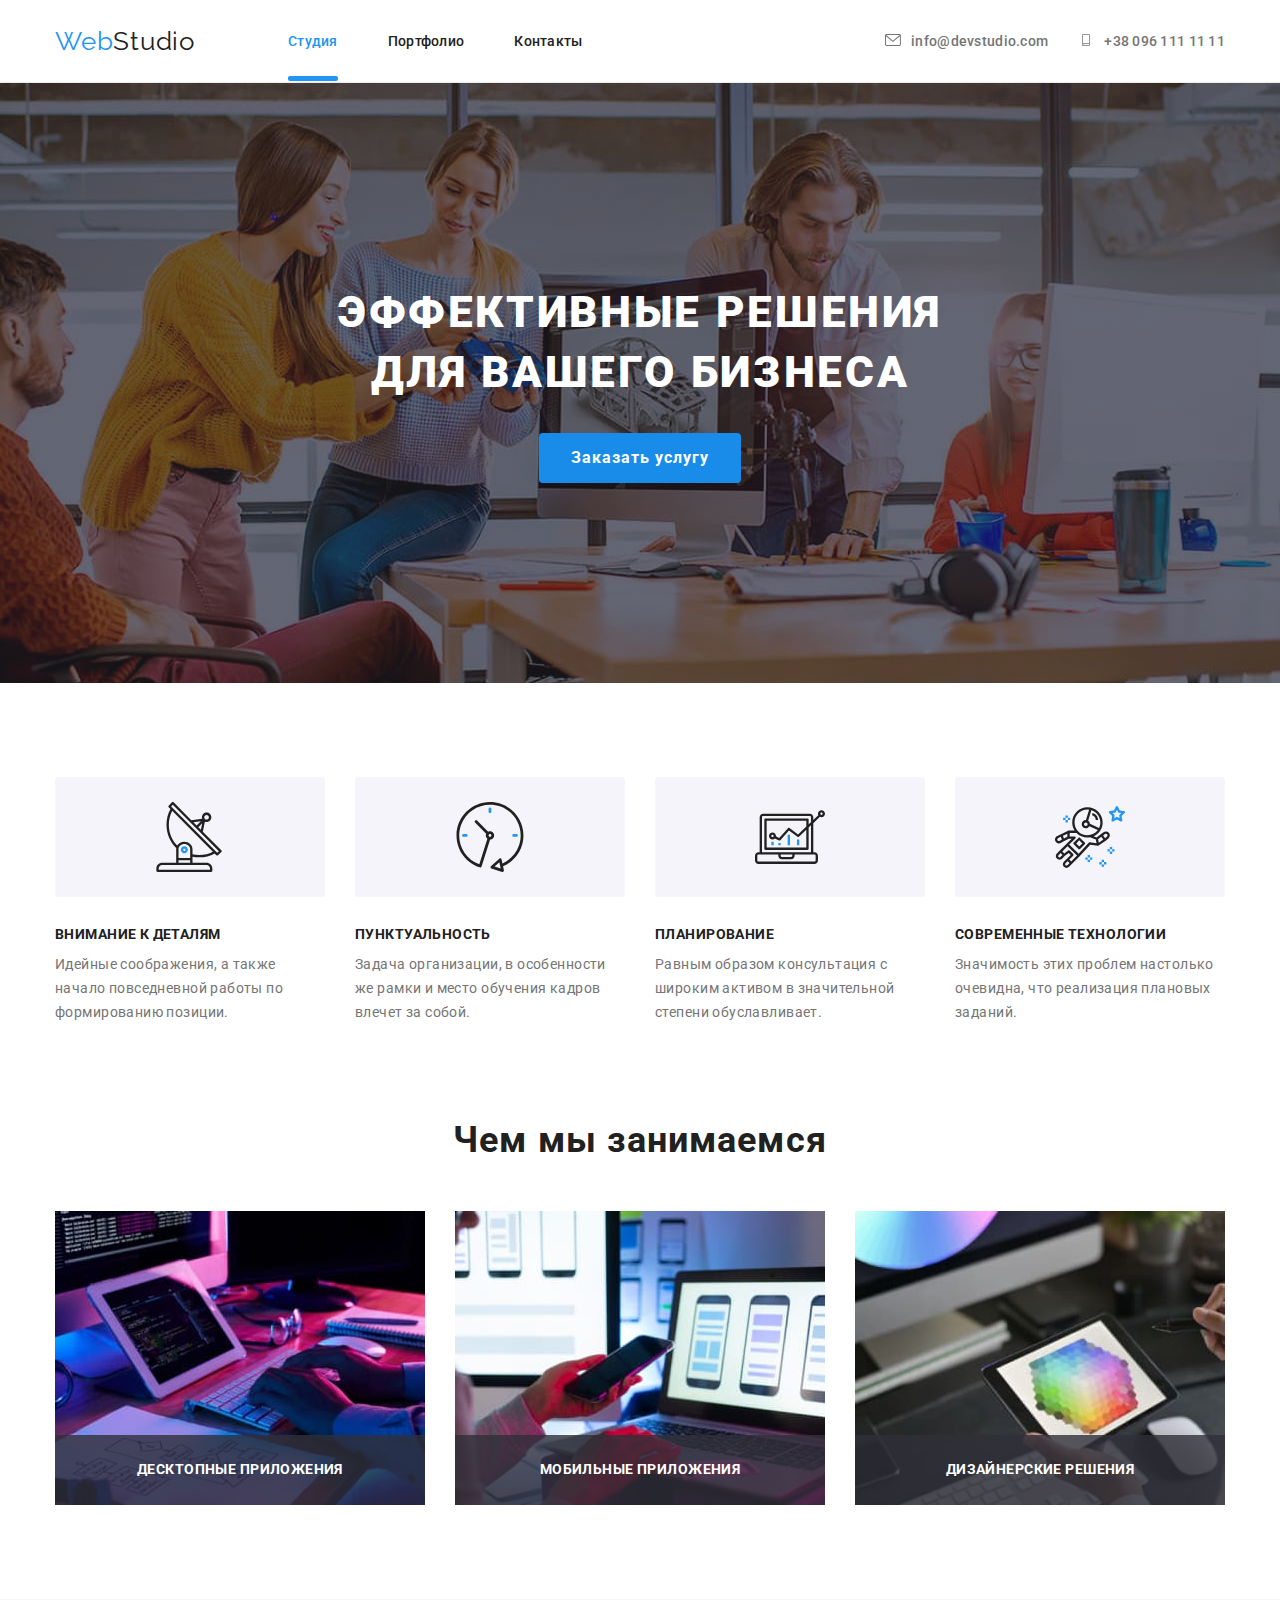
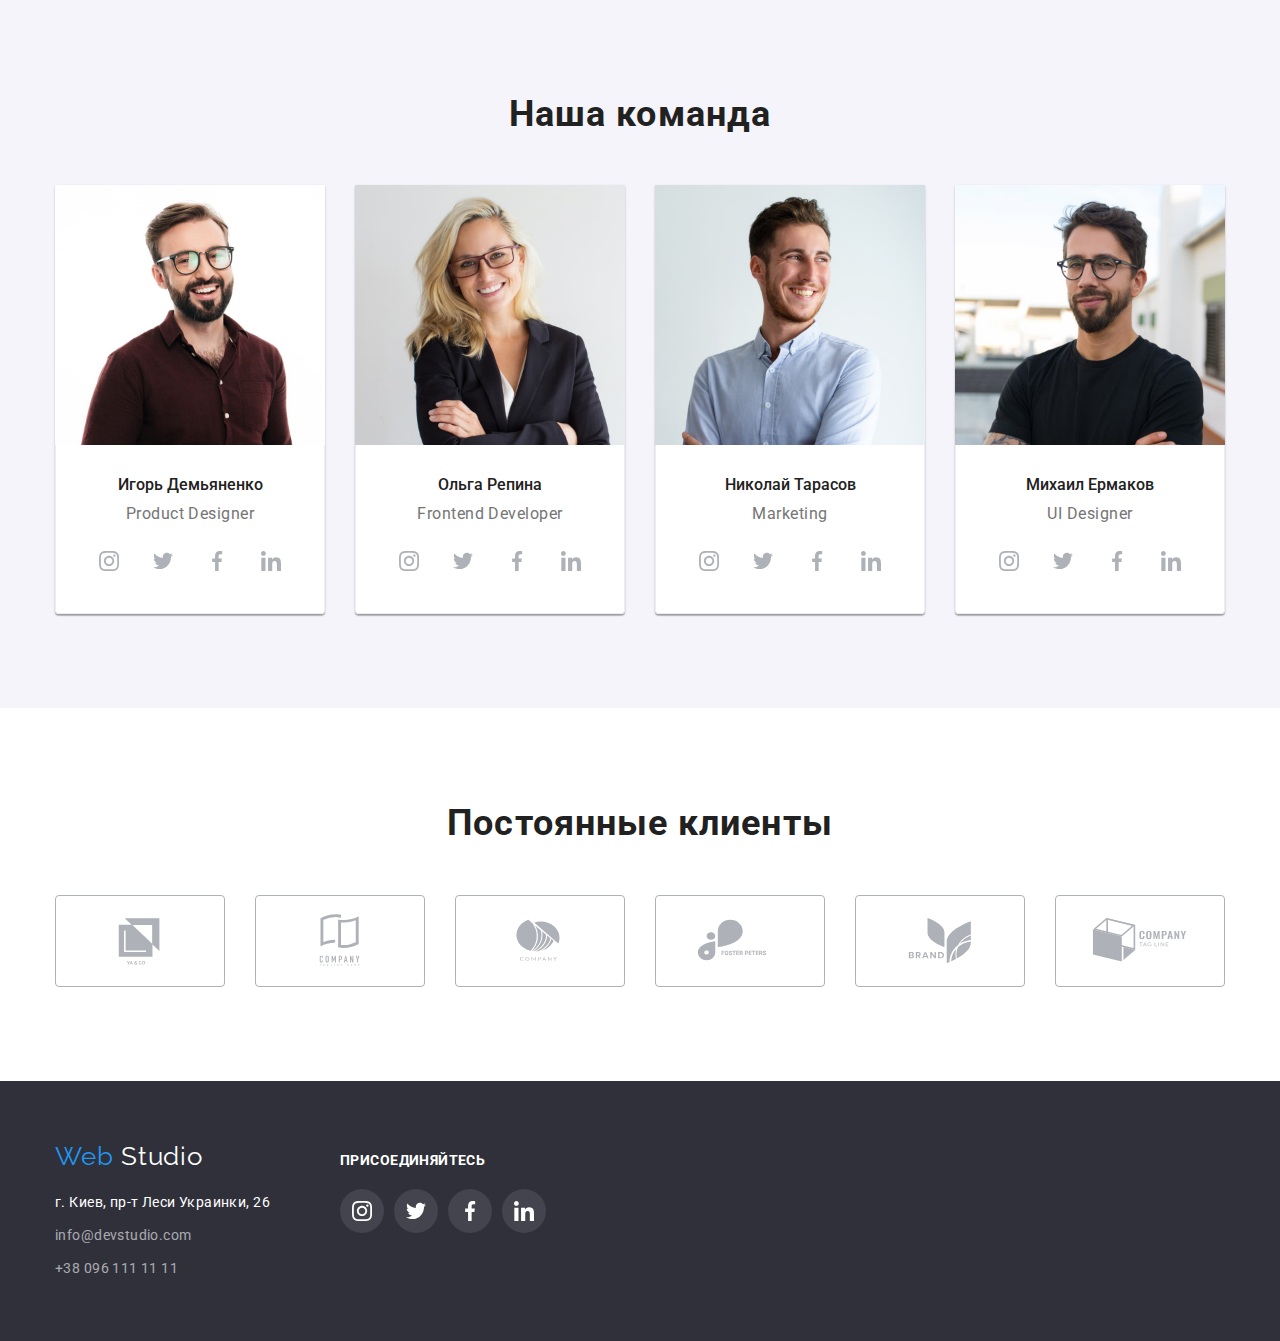
==== index.html @ a9777de6 "Добавляет данные репозитория" ====
<!DOCTYPE html>
<html lang="en">
<head>
    <meta charset="UTF-8">
    <meta http-equiv="X-UA-Compatible" content="IE=edge">
    <meta name="viewport" content="width=device-width, initial-scale=1.0">
    <title>homework-06</title>
    <link href="https://fonts.googleapis.com/css2?family=Raleway:wght@700&family=Roboto:wght@400;500;700;900&display=swap" rel="stylesheet">
    <link rel="stylesheet" href="https://cdnjs.cloudflare.com/ajax/libs/modern-normalize/1.1.0/modern-normalize.min.css">
    <link rel="stylesheet" href="css/main.css">
</head>
<body>
    <!-- шапка -->
    <header class="heder-line">
            <div class="container main-nav"> 
                <a href="./index.html" class="logo">Web<span class="logo-black">Studio</span></a> 
                <nav>             
                    <ul class="menu-nav list">
                        <li class="menu-select"><a href="./index.html" class="menu-link current">Студия</a></li>
                        <li class="menu-select"><a href="./portfolio.html" class="menu-link">Портфолио</a></li>
                        <li class="menu-select"><a href="" class="menu-link">Контакты</a></li>
                    </ul>
                </nav>
                <ul class="section-cont list">
                    <li class="contact-list">
                        <a class="cont-link" href="mailto:info@devstudio.com">
                            <svg class="cont-icon"><use href="./images/icon.svg#icon-envelope"></use></svg>info@devstudio.com</a>
                    </li>
                    <li class="contact-list">
                        <a class="cont-link" href="tel:+380961111111">
                            <svg class="cont-icon tel"><use href="./images/icon.svg#icon-smartphone"></use></svg>+38 096 111 11 11</a>
                    </li>
                </ul>
            </div>
    </header>
    <!-- главный контент -->
    <main>
        
        <!-- герой -->
            <section class="hero overlay">
                <div class="container ">
                <h1 class="hero-title">эффективные решения для вашего бизнеса</h1>
                <button type="button" class="button-hero pointer" data-modal-open>Заказать услугу</button>
                </div>
            </section>
        <!-- особенности -->
        <section class="features">
            <div class="container ">
                <h2 class="visually-hidden">особенности</h2>
                <div class="svg-section">
                    <div class="svg-bg">
                        <svg class="features-icon"><use href="./images/icon.svg#icon-antenna"></use></svg>
                    </div>
                    <div class="svg-bg">
                        <svg class="features-icon"><use href="./images/icon.svg#icon-clock"></use></svg>
                    </div>
                    <div class="svg-bg">
                        <svg class="features-icon"><use href="./images/icon.svg#icon-diagram"></use></svg>
                    </div>
                    <div class="svg-bg">
                        <svg class="features-icon"><use href="./images/icon.svg#icon-astronaut"></use></svg>
                    </div>
                </div>
                <div>
                    <ul class="feature list">                
                        <li class="list-item">
                            <h3 class="title">внимание к деталям</h3>
                            <p class="text">Идейные соображения, а также начало повседневной работы по формированию позиции.</p>
                        </li>
                        <li class="list-item">
                            <h3 class="title">пунктуальность</h3>
                            <p class="text">Задача организации, в особенности же рамки и место обучения кадров влечет за собой.</p>
                        </li>
                        <li class="list-item">
                            <h3 class="title">планирование</h3>
                            <p class="text">Равным образом консультация с широким активом в значительной степени обуславливает.</p>
                        </li>
                        <li class="list-item">
                            <h3 class="title">современные технологии</h3>
                            <p class="text">Значимость этих проблем настолько очевидна, что реализация плановых заданий.</p>
                        </li>
                    </ul> 
                </div>
            </div>    
        </section>
        <!-- виды деятельности -->
        <section class="work">
            <div class="container">
                <h2 class="work-title">Чем мы занимаемся</h2>
            <ul class="work-list list">
                <li class="example">
                    <a href=""><img src="./images/gadget/noteboock.jpg" alt="набор текста на клавиатуре" width="370"></a>
                    <div class="work-list-text">
                        <h3 class="work-list-comment">Десктопные приложения</h3>
                    </div>
                </li>
                <li class="example"><a href="">
                    <img src="././images/gadget/phone.jpg" alt="подключение телефона к ноутбуку" width="370"></a>
                    <div class="work-list-text">
                        <h3 class="work-list-comment">Мобильные приложения</h3>
                    </div>
                </li>
                <li class="example">
                    <a href=""><img src="./images/gadget/tablet.jpg" alt="работа с планшетом" width="370"></a>
                    <div class="work-list-text">
                        <h3 class="work-list-comment">Дизайнерские решения</h3>
                    </div>
                </li>
            </ul>
            </div>
        </section>
        <!-- наша команда -->
        <section class="team-section">
            <div class="team container">
                <h2 class="team-title">Наша команда</h2>
            <ul class="team-list list">
                <li class="item-card">
                    <img class="img-site" src="./images/team/igor.jpg" alt="фото игорь" width="270" height="260" >
                    <div class="team-member">
                        <h3 class="team-card">Игорь Демьяненко</h3>
                        <p class="team-position" lang="en">Product Designer</p>
                        <ul class="social-list list">
                            <li class="social-link"><a class="social-team" href="">
                                <svg class="social-icon">
                                    <use href="./images/icon.svg#icon-instagram"></use>
                                </svg>
                            </a></li>
                            <li class="social-link"><a class="social-team" href="">
                                <svg class="social-icon">
                                    <use href="./images/icon.svg#icon-twitter"></use>
                                </svg>
                            </a></li>
                            <li class="social-link"><a class="social-team" href="">
                                <svg class="social-icon">
                                    <use href="./images/icon.svg#icon-facebook"></use>
                                </svg>
                            </a></li>
                            <li class="social-link"><a class="social-team" href="">
                                <svg class="social-icon">
                                    <use href="./images/icon.svg#icon-linkedin"></use>
                                </svg>
                            </a></li>
                        </ul>
                    </div>                   
                </li>
                <li class="item-card">
                    <img class="img-site" src="./images/team/olga.jpg" alt="фото ольга" width="270" height="260" >
                    <div class="team-member">
                        <h3 class="team-card">Ольга Репина</h3>
                        <p class="team-position" lang="en">Frontend Developer</p>
                        <ul class="social-list list">
                            <li class="social-link"><a class="social-team" href="">
                                <svg class="social-icon">
                                    <use href="./images/icon.svg#icon-instagram"></use>
                                </svg>
                            </a></li>
                            <li class="social-link"><a class="social-team" href="">
                                <svg class="social-icon">
                                    <use href="./images/icon.svg#icon-twitter"></use>
                                </svg>
                            </a></li>
                            <li class="social-link"><a class="social-team" href="">
                                <svg class="social-icon">
                                    <use href="./images/icon.svg#icon-facebook"></use>
                                </svg>
                            </a></li>
                            <li class="social-link"><a class="social-team" href="">
                                <svg class="social-icon">
                                    <use href="./images/icon.svg#icon-linkedin"></use>
                                </svg>
                            </a></li>
                        </ul>
                    </div>                   
                </li>
                <li class="item-card">
                    <img class="img-site" src="./images/team/nikolaj.jpg" alt="фото николай" width="270" height="260">
                    <div class="team-member">
                        <h3 class="team-card">Николай Тарасов</h3>
                        <p class="team-position" lang="en">Marketing</p>
                        <ul class="social-list list">
                            <li class="social-link"><a class="social-team" href="">
                                <svg class="social-icon">
                                    <use href="./images/icon.svg#icon-instagram"></use>
                                </svg>
                            </a></li>
                            <li class="social-link"><a class="social-team" href="">
                                <svg class="social-icon">
                                    <use href="./images/icon.svg#icon-twitter"></use>
                                </svg>
                            </a></li>
                            <li class="social-link"><a class="social-team" href="">
                                <svg class="social-icon">
                                    <use href="./images/icon.svg#icon-facebook"></use>
                                </svg>
                            </a></li>
                            <li class="social-link"><a class="social-team" href="">
                                <svg class="social-icon">
                                    <use href="./images/icon.svg#icon-linkedin"></use>
                                </svg>
                            </a></li>
                        </ul>
                    </div>
                </li>
                <li class="item-card">
                    <img class="img-site" src="./images/team/michail.jpg" alt="фото михаил" width="270" height="260">
                    <div class="team-member">
                        <h3 class="team-card">Михаил Ермаков</h3>
                        <p class="team-position" lang="en">UI Designer</p>
                        <ul class="social-list list">
                            <li class="social-link"><a class="social-team" href="">
                                <svg class="social-icon">
                                    <use href="./images/icon.svg#icon-instagram"></use>
                                </svg>
                            </a></li>
                            <li class="social-link"><a class="social-team" href="">
                                <svg class="social-icon">
                                    <use href="./images/icon.svg#icon-twitter"></use>
                                </svg>
                            </a></li>
                            <li class="social-link"><a class="social-team" href="">
                                <svg class="social-icon">
                                    <use href="./images/icon.svg#icon-facebook"></use>
                                </svg>
                            </a></li>
                            <li class="social-link"><a class="social-team" href="">
                                <svg class="social-icon">
                                    <use href="./images/icon.svg#icon-linkedin"></use>
                                </svg>
                            </a></li>
                        </ul>
                    </div>
                </li>
            </ul>
            </div>
        </section>
        <!-- постоянные клиенты -->
        <section class="clients-section">
            <div class="container">
                <h2 class="clients-title">Постоянные клиенты</h2>
                    <ul class="clients list">
                        <li class="logo-list">
                            <a class="logo-link" href="">                        
                                <svg class="logo-icon">
                                    <use href="./images/icon.svg#icon-logo1"></use>
                                </svg>
                            </a>                    
                        </li>
                        <li class="logo-list">
                            <a class="logo-link" href="">
                                <svg class="logo-icon">
                                    <use href="./images/icon.svg#icon-logo2"></use>
                                </svg>
                            </a>
                        </li>
                        <li class="logo-list">
                            <a class="logo-link" href="">
                                <svg class="logo-icon">
                                    <use href="./images/icon.svg#icon-logo3"></use>
                                </svg>
                            </a>
                        </li>
                        <li class="logo-list">
                            <a class="logo-link" href="">
                                <svg class="logo-icon">
                                    <use href="./images/icon.svg#icon-logo4"></use>
                                </svg>
                            </a>
                        </li>
                        <li class="logo-list">
                            <a class="logo-link" href="">
                                <svg class="logo-icon">
                                    <use href="./images/icon.svg#icon-logo5"></use>
                                </svg>
                            </a>
                        </li>
                        <li class="logo-list">
                            <a class="logo-link" href="">
                                <svg class="logo-icon">
                                    <use href="./images/icon.svg#icon-logo6"></use>
                                </svg>
                            </a>
                        </li>
                    </ul>
            </div>

        </section>
    </main >
    <!-- подвал -->
    <footer class="footer-section">
        <div class="container footer">
            <div>
                <a href="./index.html" class="logo">Web <span class="logo-white">Studio</span></a>      
                <address class="adres-section">   
                            <p class="adres-place">г. Киев, пр-т Леси Украинки, 26</p>       
                            <a href="mailto:info@devstudio.com" class="footer-link">info@devstudio.com</a>
                            <a href="tel:+380961111111" class="footer-link ">+38 096 111 11 11</a>                                                     
                </address>
            </div>
        <!-- Присоединяйтесь -->
            <div class="social-connect">
                <h3 class="social-title-footer">присоединяйтесь</h3>
                <ul class="social-footer list">
                    <li class="social-link"><a class="social-team-footer" href="">
                        <svg class="social-icon-footer">
                            <use href="./images/icon.svg#icon-instagram"></use>
                        </svg>
                    </a></li>
                    <li class="social-link"><a class="social-team-footer" href="">
                        <svg class="social-icon">
                            <use href="./images/icon.svg#icon-twitter"></use>
                        </svg>
                    </a></li>
                    <li class="social-link"><a class="social-team-footer" href="">
                        <svg class="social-icon">
                            <use href="./images/icon.svg#icon-facebook"></use>
                        </svg>
                    </a></li>
                    <li class="social-link"><a class="social-team-footer" href="">
                        <svg class="social-icon">
                            <use href="./images/icon.svg#icon-linkedin"></use>
                        </svg>
                    </a></li>
                </ul>
            </div>
        </div>
    </footer>
    <!-- модальное окно -->
        <div class="backdrop is-hidden" data-modal>
            <div class="modal">
                <button class="btn-close"  data-modal-close>
                    <svg class="close-svg">
                        <use href="./images/icon.svg#icon-close-black-1"></use>
                    </svg>
                </button>
            </div>
        </div>
        <script src="./js/modal.js"></script>
    </body>
</html>
---- css/main.css ----
html{box-sizing: border-box;}

*,
*::before,
*::after {
    box-sizing:inherit;
}
:root{
    --title-text-color: #212121;
    --text-color:#757575;
    --akcent-color: #2196F3;
    --akcen-color-button:#188CE8;
    --primeri-white-color:#FFFFFF;
    --primeri-color-logo:#AFB1B8;

    --card-set-gap:30px;

}

body{
    background-color: var(--primeri-white-color);
    color: var(--text-color);
    font-family: Roboto, sans-serif;
}
h1,h2,h3,p,li,ul{
    margin-top: 0;
    margin-bottom: 0;
}

.list{
    list-style: none;
    padding: 0;
    margin: 0;
    
}
a {
    color: inherit;
    text-decoration: none;
} 
img{
    display: block;
    width: 100%;
    height: auto;
}
.visually-hidden {
    position: absolute;
    white-space: nowrap;
    width: 1px;
    height: 1px;
    overflow: hidden;
    border: 0;
    padding: 0;
    clip: rect(0, 0, 0, 0);
    clip-path: inset(50%);
    margin: -1px;
}
.container{
    width: 1200px;
    margin-left: auto;
    margin-right:auto;
    padding-left: 15px;
    padding-right: 15px;  
    /* outline: 2px solid red;   */

}
/* site logo */
.logo{
    color:var(--akcent-color);
    font-family: Raleway,sans-serif;
    font-size: 26px;
    line-height: 1.19;
    letter-spacing: 0.03em;
    
}
.logo-black{
    color: var(--title-text-color) ;
}
.logo-white{ 
    color:var(--primeri-white-color);
}
.heder-line{
    border-bottom: 1px solid #ECECEC;
}

/* site nav */
.main-nav{
    display: flex;
    align-items: center;
    
}
.menu-nav{
display: flex;
margin-left: 93px;
}
.menu-nav .menu-select:not(:last-child){
margin-right: 50px;
}

.menu-link{
    position: relative;
    padding-top: 32px;
    padding-bottom: 32px;
    color: var(--title-text-color);
    font-weight: 500;
    font-size: 14px;
    line-height: 1.14 ;
    letter-spacing: 0.02em;
    transition: color 250ms  cubic-bezier(0.4, 0, 0.2, 1);


}
.menu-link.current::after{
    position: absolute;
    bottom: 0;
    content: '';
    display: block; 
    width: 100%;
    height: 5px;
    border-radius: 2px;
    background-color:var(--akcent-color);
    

}

.menu-link:hover,
.menu-link:focus{
    color: var(--akcent-color);
    

}
.menu-nav .menu-link.current{
    color: var(--akcent-color);
}


/* contact section */
.section-cont{
    display:flex;
    align-items: center;
    margin-left: auto;
    padding-top: 32px;
    padding-bottom: 32px;
}
.contact-list +.contact-list{
    margin-left: 30px;
    
}

.cont-link{
    color: var(--primer-text-color);
    font-weight: 500;
    font-size: 14px;
    line-height: 1.14;
    letter-spacing: 0.02em;
    align-items: center;
    transition: color 250ms linear;
    
}
.cont-icon{
    margin-right: 10px;
    width: 16px;
    height: 12px;
    fill: currentColor;
    
    
}
.cont-icon-tel{
    margin-right: 10px;
    width: 10px;
    height: 16px;
    fill: currentColor;

}
.cont-link:hover,
.cont-link:focus{
    color:var(--akcent-color);
    
    
}


/* adres-section */
.footer{
    display: flex;

}
.adres-section{
    
    margin-top: 20px;
    color: #FFFFFF;
    font-style: normal;
    font-weight: 400;
    font-size: 14px;
    line-height: 1.71;   
    letter-spacing: 0.03em;
}
.adres-section .footer-link{
    margin-top: 9px;
    color: rgba(255, 255, 255, 0.6);   
    display: block;
    transition: color 250ms linear;
    
}
.footer-link:hover,
.footer-link:focus{
    color:var(--akcent-color);
}

.footer-section{
    padding-top: 60px;
    padding-bottom: 60px;
    margin-left: auto;
    margin-right: auto;
    background-color: #2F303A;
    
}








/* HERO */
.hero{
    display: flex;
    text-align:center;
    padding-top: 200px;
    padding-bottom: 200px;
}
.hero .hero-title{
    width: 696px;
    margin-left: auto;
    margin-right: auto;
    margin-bottom: 30px;
    color:var(--primeri-white-color);
    font-weight: 900;
    font-size: 44px;
    font-style: normal;
    line-height: 1.36;
    letter-spacing: 0.06em;
    text-transform: uppercase;

}
.overlay{
    height: 600px;
    background-size: 1600px;
    background-image: linear-gradient(   
        rgba(47, 48, 58, 0.4),
        rgba(47, 48, 58, 0.4)),
    url(../images/hero/hero.jpg);
    background-repeat: no-repeat;
    background-position: center;
    
    
}
/* hero-button*/
.button-hero{
    display: inline-block;
    min-width: 200px;
    padding: 10px 32px;
    text-align: center;
    border-radius: 4px;
    border-style: none;
    background-color: var(--akcen-color-button);
    color: var(--primeri-white-color);
    font-weight: 700;
    font-size: 16px;
    line-height: 1.88;
    letter-spacing: 0.06em;
    font-family: inherit;
    cursor: pointer;
    transition: background-color 250ms linear;

}
.button-hero:hover{
    background-color: #0f5996;

}

/* SECTION-FEATURES*/
.features{
    padding-top: 94px;
    padding-bottom: 94px;

}
.feature{
    display: flex;

}
.list-item{
    width: 270px;
}
.svg-section{
    display: flex;
    width: 1200px;
}
.svg-bg{
    display: flex;
    align-items: center;
    justify-content: center;
    margin-bottom: 30px;
    width: 270px;
    height: 120px;
    border-radius: 4px;
    background-color: #F5F4FA;
}
.svg-bg+.svg-bg{
    margin-left: 30px;
}
.features-icon{
    width: 70px;
    height: 70px;
}
.features .list-item +.list-item{
    margin-left: 30px;
}
.features .title{
    margin-left: auto;
    margin-right: auto;

    color:var(--title-text-color);
    text-transform: uppercase;
    font-weight: 700;
    font-size: 14px;
    line-height: 1.14;
    letter-spacing: 0.03em;
    margin-bottom: 10px;
    
}
.features .text{
    font-size: 14px;
    font-weight: 400;
    line-height: 1.71;
    letter-spacing: 0.03em;
    
    
}



/* WORK-SECTION */
.work-list{
    display:flex;
}
.work{
    padding-bottom: 94px;
}
.work-title{
    color:var(--title-text-color);
    text-align: center;
    font-size: 36px;
    line-height: 1.17;
    font-weight: 700;
    letter-spacing: 0.03em;
    margin-bottom: 50px;
}
.work-list .example +.example{
    margin-left: 30px;
}


.example{
    position: relative;
}
.work-list-comment{
    
    
    font-weight: 700;
    font-size: 14px;
    line-height: 1.14;
    text-align: center;
    letter-spacing: 0.03em;
    text-transform: uppercase;
    color: #FFFFFF;
    padding: 27px 82px; 

}

.work-list-text{
    position: absolute;
    bottom: 0;  
    background-color: rgba(47, 48, 58, 0.8);
    width: 370px;
   
    
}






/* TEAM-SECTION */

.team-section{
    display: flex;
    background-color: #F5F4FA;
    padding-bottom: 94px;
    border-width: 1600px;
}
.team-list{
    display: flex;
    text-align: center;

}
.team-list .item-card +.item-card{
    margin-left: 30px;
}
.team .team-title{
    color:var(--title-text-color);
    font-size: 36px;
    line-height: 1.17;
    font-weight: 700;
    letter-spacing: 0.03em;
    padding-top: 94px;
    padding-bottom: 50px;
    text-align: center;
}
.team .team-card{
    color: var(--title-text-color);
    font-size: 16px;
    font-weight: 500;
    line-height:1.19 ;
}
.team-position{
    padding-top: 10px;
    font-size: 16px;
    font-weight: 400;
    line-height: 1.19;
    letter-spacing: 0.03em;

}
.team-member{
    padding-top: 30px;
    padding-bottom: 30px;
    text-align: center;
    border-radius:0px 0px 4px 4px;
    background-color: #fff;
    border-bottom: 1px solid #EEEEEE;
    border-left: 1px solid #EEEEEE;
    border-right: 1px solid #EEEEEE;
}
.item-card{
    box-shadow: 0px 1px 3px rgba(0,0, 0, 0.12), 0px 1px 1px rgba(0, 0, 0, 0.14), 0px 2px 1px rgba(0, 0, 0, 0.2);
    border-radius: 0px 0px 4px 4px;

}


/* CLIENTS */
.clients-section{
    padding-top: 94px;
    padding-bottom: 94px;
}
.clients-title{
    font-weight: 700;
    font-size: 36px;
    line-height: 1.17;
    letter-spacing: 0.03em;
    margin-bottom: 50px;
    text-align: center;
    color:#212121;
}
.clients{
    display: flex;
    align-items: center;
    justify-content: center;
}
.logo-link{
    display: flex;
    align-items: center;
    justify-content: center;
    width: 170px;
    height: 92px;
    fill:var(--primeri-color-logo) ;
    border: 1px solid var(--primeri-color-logo);
    border-radius: 4px;
    transition: background-color 250ms cubic-bezier(0.4, 0, 0.2, 1), fill 250ms cubic-bezier(0.4, 0, 0.2, 1);
}

.logo-icon{
    width: 106px;
    height: 60px;
    color: currentColor;
}
.logo-list+.logo-list{
    margin-left: 30px;
}
.logo-link:hover,
.logo-link:focus{
    border:1px solid var(--akcent-color);
    fill: var(--akcent-color);
}


/*  SOCIAL-LINK-FOOTER */
.social-connect{
    padding-top: 12px;
    margin-left: 70px;
}
.social-title-footer{
    font-weight: 700;
    letter-spacing: 0.03em;
    font-size: 14px;
    line-height:1.14 ;
    text-transform: uppercase;
    color: var(--primeri-white-color);

}

.social-team-footer{
    display: flex;
    align-items: center;
    justify-content: center;
    width: 44px;
    height: 44px;
    color:  var(--primeri-white-color);
    background-color: #43444D;
    border-radius: 50%;
    transition: background-color 250ms cubic-bezier(0.4, 0, 0.2, 1), fill 250ms cubic-bezier(0.4, 0, 0.2, 1);
}


.social-icon-footer{
    width: 20px;
    height: 20px;
    fill: currentColor;
}
.social-team-footer:hover,
.social-team-footer:focus{
    background-color: var(--akcent-color);

}
.social-footer{
    margin-top: 20px;
    display: flex;
    justify-content: center;

}
.social-link-footer +.social-link-footer{
    margin-left: 10px;
}




/* SOCIAL-LINK */
.social-team{
    display: flex;
    align-items: center;
    justify-content: center;
    width: 44px;
    height: 44px;
    color:  #AFB1B8;
    border-radius: 50%;
    transition: background-color 250ms cubic-bezier(0.4, 0, 0.2, 1), fill 250ms cubic-bezier(0.4, 0, 0.2, 1);

}
.social-icon{
    width: 20px;
    height: 20px;
    fill: currentColor;

}
.social-team:focus,
.social-team:hover{
    background-color: var(--akcent-color);
    color: var(--primeri-white-color);

}
.social-link +.social-link{
    margin-left: 10px;
}
.social-list{
    display: flex;
    justify-content: center;
    margin-top: 16px;
}


/* FILTR */
.filtr-project{
    display: flex;
    flex-wrap: wrap;

}
.filtr-content{
    padding-top: 94px;
    padding-bottom: 94px;

}


/* button-filter */
.btn-filtr{
    display: flex;
    justify-content: center;
    margin-bottom: 50px;
}

.btn-filtr .btn-item + .btn-item{
    margin-left: 8px;
}
.button-filtr{
    background-color:#F5F4FA;
    color: var(--title-text-color);
    font-weight: 500;
    font-size: 16px;
    line-height: 1.63;
    letter-spacing: 0.03em;
    font-family: inherit;
    display: inline-block;
    border-radius: 4px;
    border-style: none;
    padding: 6px 22px;
    cursor: pointer;
    transition: background-color 250ms cubic-bezier(0.4, 0, 0.2, 1), color 250ms cubic-bezier(0.4, 0, 0.2, 1);

}
.button-filtr:hover, 
.button-filtr:focus{
    background-color:var(--akcent-color);
    color: #FFFFFF;
    box-shadow:0px 2px rgba(0, 0, 0, 0.12), 0px 1px rgba(0, 0, 0, 0.08),0px 3px rgba(0, 0, 0, 0.1);
}


 /* FILTR-CARD */

.card-set{
    
    display: flex;
    flex-wrap: wrap;
    margin-left:calc(-1* var(--card-set-gap));
    margin-top: calc(-1* var(--card-set-gap));
   

}

.card-set>.item{
    flex-basis: calc(100% / 3 -  var(--card-set-gap));
    margin-left: var(--card-set-gap);
    margin-top: var(--card-set-gap);
}
.card{
    display: block;

}
.card:hover,
.card:focus{
    box-shadow:
        1px 4px 6px 0px rgba(0, 0, 0, 0.16),
        0px 4px 4px 0px rgba(0, 0, 0, 0.06),
        0px 1px 1px 0px rgba(0, 0, 0, 0.12);
    }

.card-title{
    color: var(--title-text-color);
    font-weight: 700;   
    font-size: 18px;
    line-height: 2;
    letter-spacing: 0.06em;
    
}

.card-text{
    color: var(--text-color);
    font-size: 16px;
    font-weight: 400;
    line-height: 1.88;
    letter-spacing: 0.03em;
    margin-top: 4px;
}
.card-content{
    padding: 20px 24px;
    border-left: 1px solid #EEEEEE;
    border-right: 1px solid #EEEEEE;
    border-bottom: 1px solid #EEEEEE;

}
.card-thumb{
    position: relative;
    overflow: hidden;
}
.card-comment{
    position: absolute;
    top: 0;
    left: 0;
    font-weight: 400;
    font-size: 18px;
    line-height: 1.6;
    color: var(--primeri-white-color);
    background-color: rgba(33, 150, 243, 0.9);
    padding: 63px 24px;
    transform: translateY(100%);
    transition: transform 500ms cubic-bezier(0.4, 0, 0.2, 1);

}
.card:hover .card-comment,
.card:focus .card-comment{
    transform: translateY(0);
    
}

/* модальное окно */

.backdrop{
    position: fixed;
    top: 0;
    left: 0;
    width: 100%;
    height: 100%;
    background-color: rgba(0, 0, 0, 0.2);

    opacity: 1;
    transition: opacity 250ms cubic-bezier(0.4, 0, 0.2, 1) ;
    
}
.backdrop.is-hidden{
    opacity: 0;
    pointer-events: none;
    

}
.modal{
    position: absolute;
    top: 50%;
    left: 50%;
    width: 528px;
    height: 581px;
    background-color: #fff;
    border-radius: 4px;
    transform:translate(-50%, -50%) scale(1);
    transition: transforn 250ms cubic-bezier(0.4, 0, 0.2, 1);
    

}
.backdrop.is-hidden .modal{
    transform:translate(-50%, -50%) scale(0.9);

}

.btn-close{
    position: absolute;
    right: 8px;
    top: 8px;
    width: 30px;
    height: 30px;
    background: #FFFFFF;
    border: 1px solid rgba(0, 0, 0, 0.1);
    border-radius: 50%;

    align-items: center;
    justify-content: center;
    display: flex;
}
.close-svg{
    width: 18px;
    height: 18px;

}
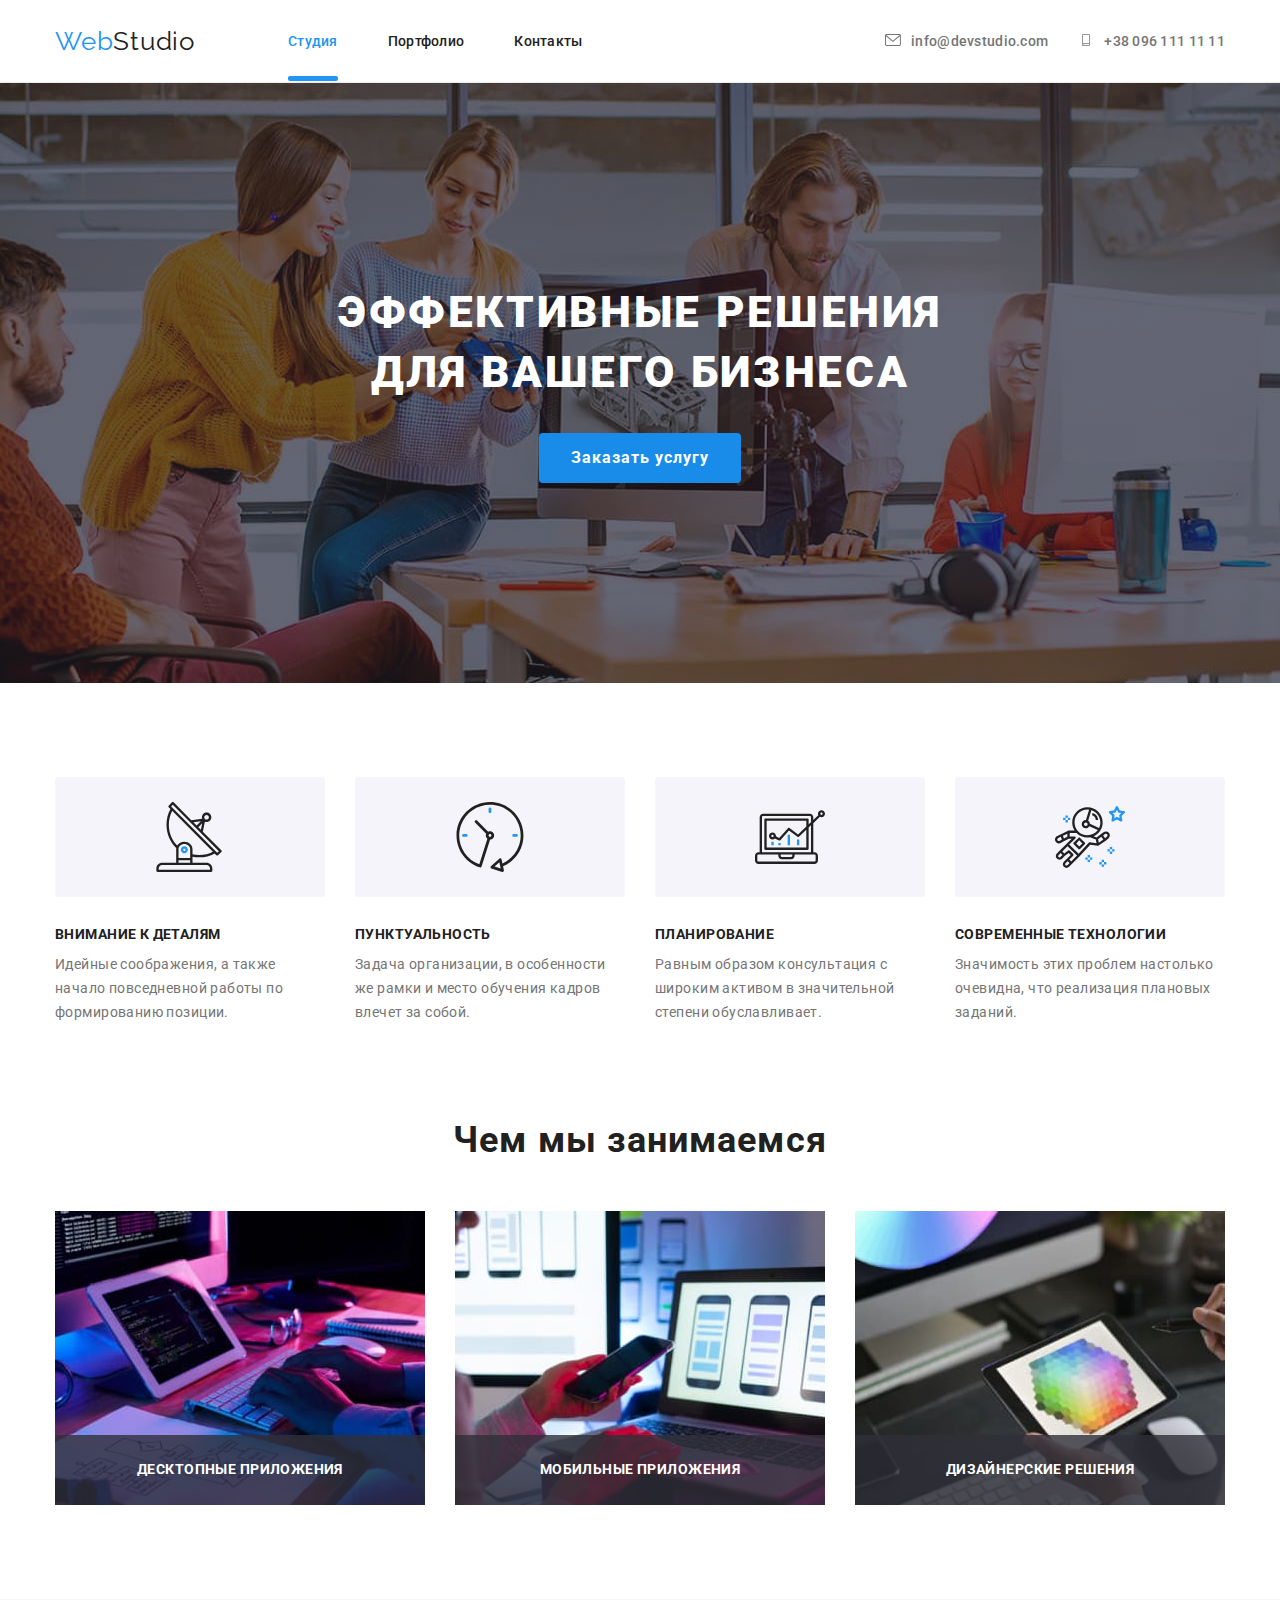
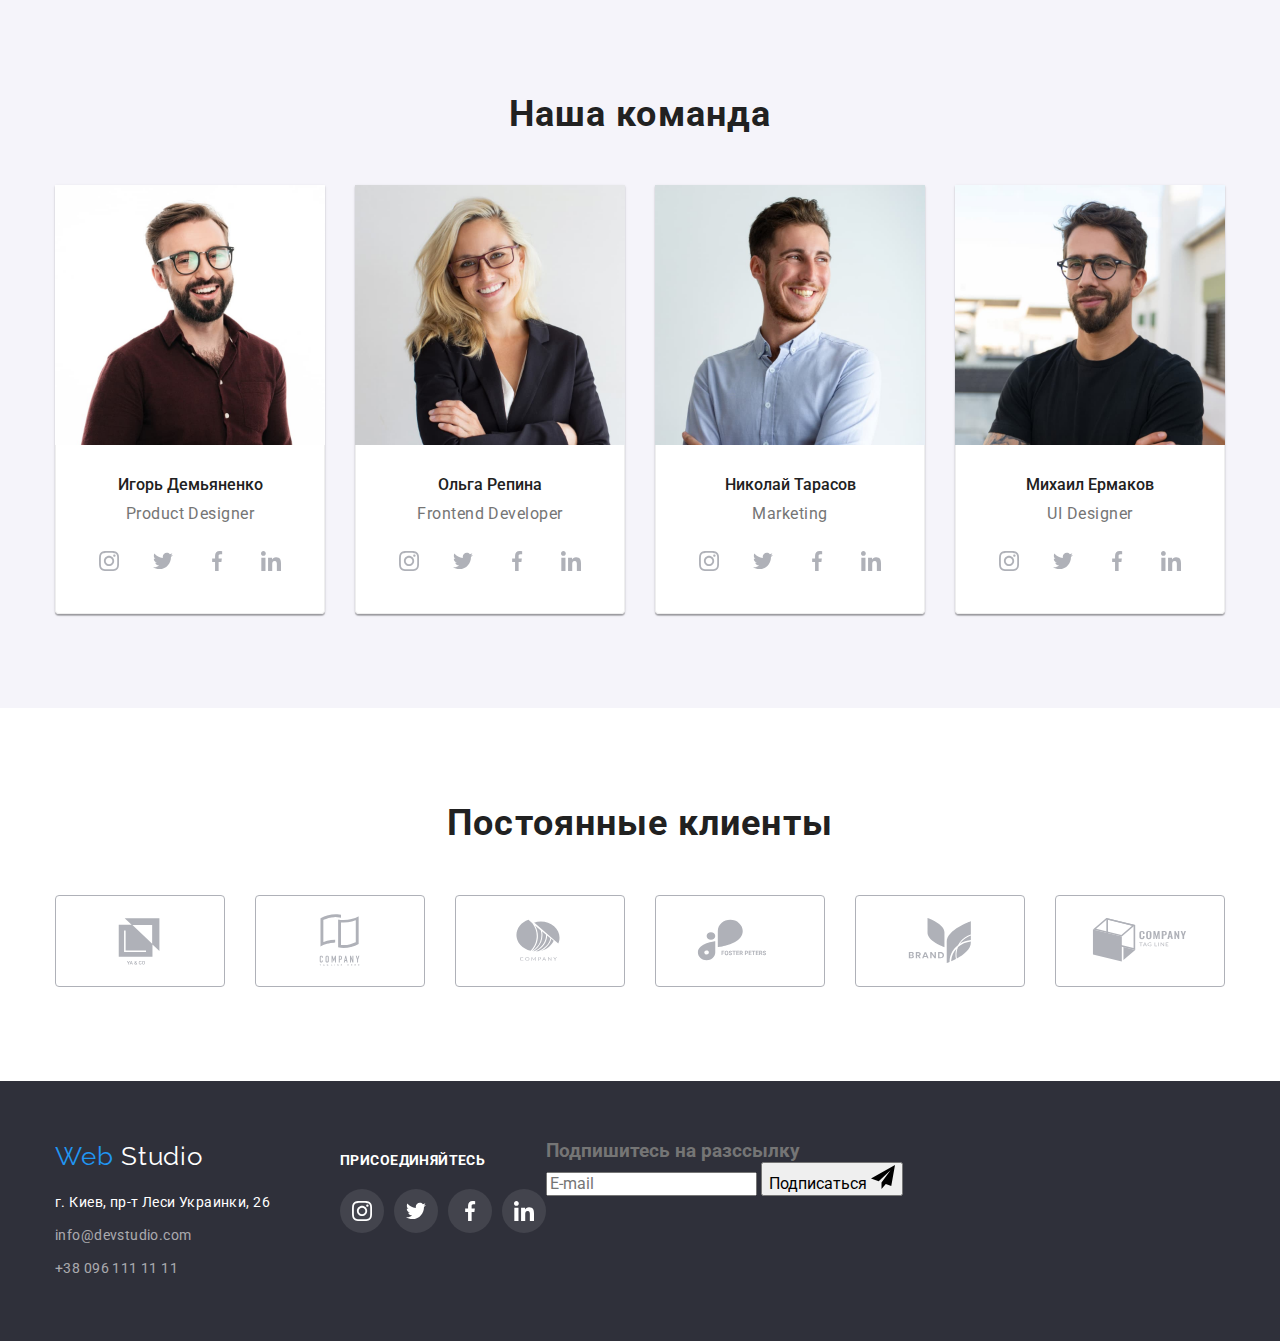
==== commit 60279f5d: "Добавляет секцию подписки и форму модального окна" ====
--- a/index.html
+++ b/index.html
@@ -322,6 +322,20 @@
                     </a></li>
                 </ul>
             </div>
+            <!-- Подпишитесь на разссылку -->
+            <div class="subscribe">
+                <h3 class="subscribe-title">Подпишитесь на разссылку</h3>  
+                <form class="subscribe-list">
+                    <label for="mails">
+                        <input type="email" id="mails" class="subscribe-input" placeholder="E-mail">
+                    </label>
+                    <button type="submit" class="subscribe-btn">Подписаться
+                        <svg class="modal-icon" width="24"  height="24">
+                            <use href="./images/icon.svg#icon-icon-send"></use>
+                        </svg>
+                    </button>
+                </form>
+            </div>
         </div>
     </footer>
     <!-- модальное окно -->
@@ -332,6 +346,43 @@
                         <use href="./images/icon.svg#icon-close-black-1"></use>
                     </svg>
                 </button>
+                <b class="modal-title">Оставьте свои данные, мы вам перезвоним</b>
+                    <form action="#" class="modal-form">
+                        <div class="modal-form-field">
+                            <label for="name" class="form-input-text">Имя</label>
+                            <div class="input-icon">
+                                <input class="modal-input"  type="text" name="name" id="name" required>
+                            <svg class="input-svg" width="18" height="18">
+                                <use href="./images/icon.svg#icon-person-black"></use>
+                            </svg>
+                            </div>
+                        </div>
+                        <div class="modal-form-field">
+                            <label for="tel" class="form-input-text">Телефон</label>
+                            <div class="input-icon">
+                                <input class="modal-input"  type="tel" name="tel" id="tel" required>
+                            <svg class="input-svg" width="18" height="18">
+                                <use href="./images/icon.svg#icon-phone-black"></use>
+                            </svg>
+                            </div>
+                        </div>
+                        <div class="modal-form-field">
+                            <label for="mail" class="form-input-text">Почта</label>
+                            <div class="input-icon">
+                                <input class="modal-input"  type="email"  id="mail">
+                            <svg class="input-svg" width="18" height="18">
+                                <use href="./images/icon.svg#icon-email-black"></use>
+                            </svg>
+                            </div>
+                        </div>
+                        <div class="modal-form-field">
+                            <label for="modal-comment">Коментарий</label>
+                            <textarea name="modal-comment" id="modal-comment" class="modal-comment-input" placeholder="Введите текст"></textarea>
+                        </div>
+                        
+                        
+                        <button type="submit" class="modal-btn">Отправить</button>
+                    </form>
             </div>
         </div>
         <script src="./js/modal.js"></script>
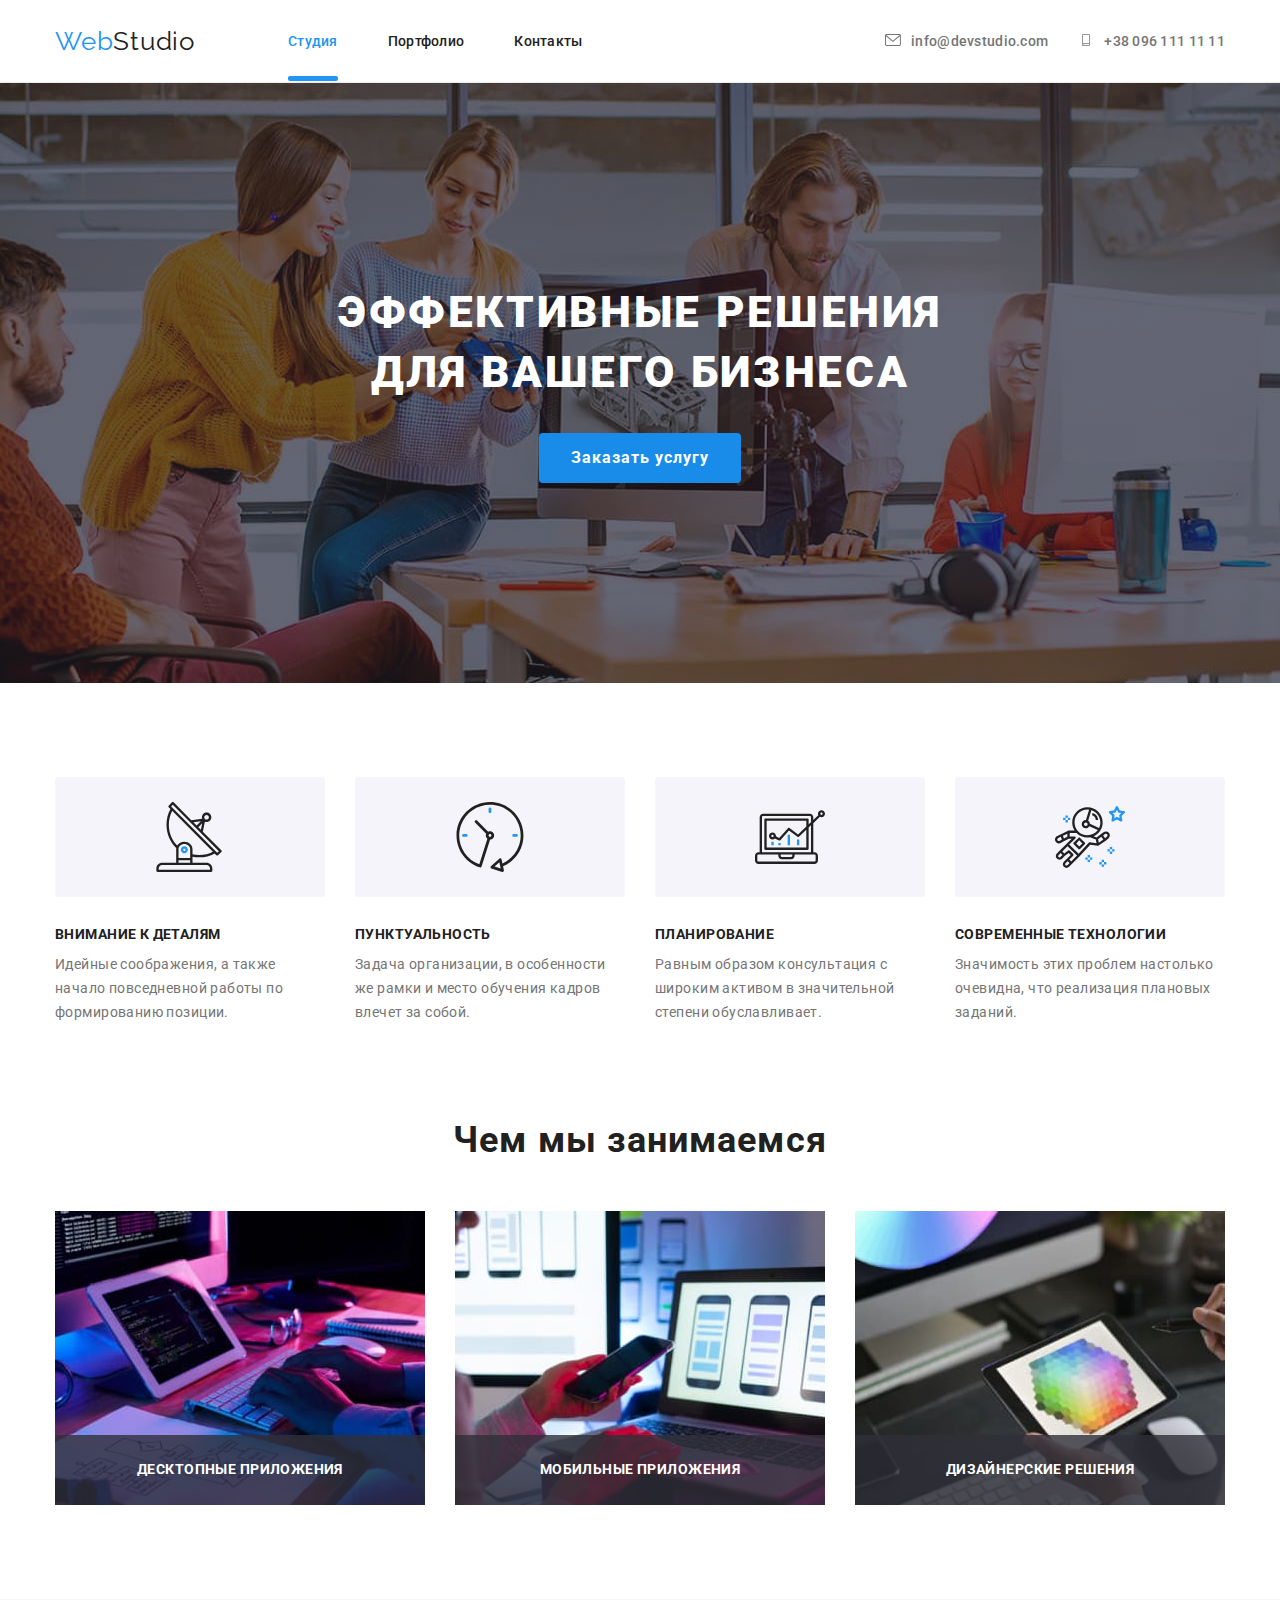
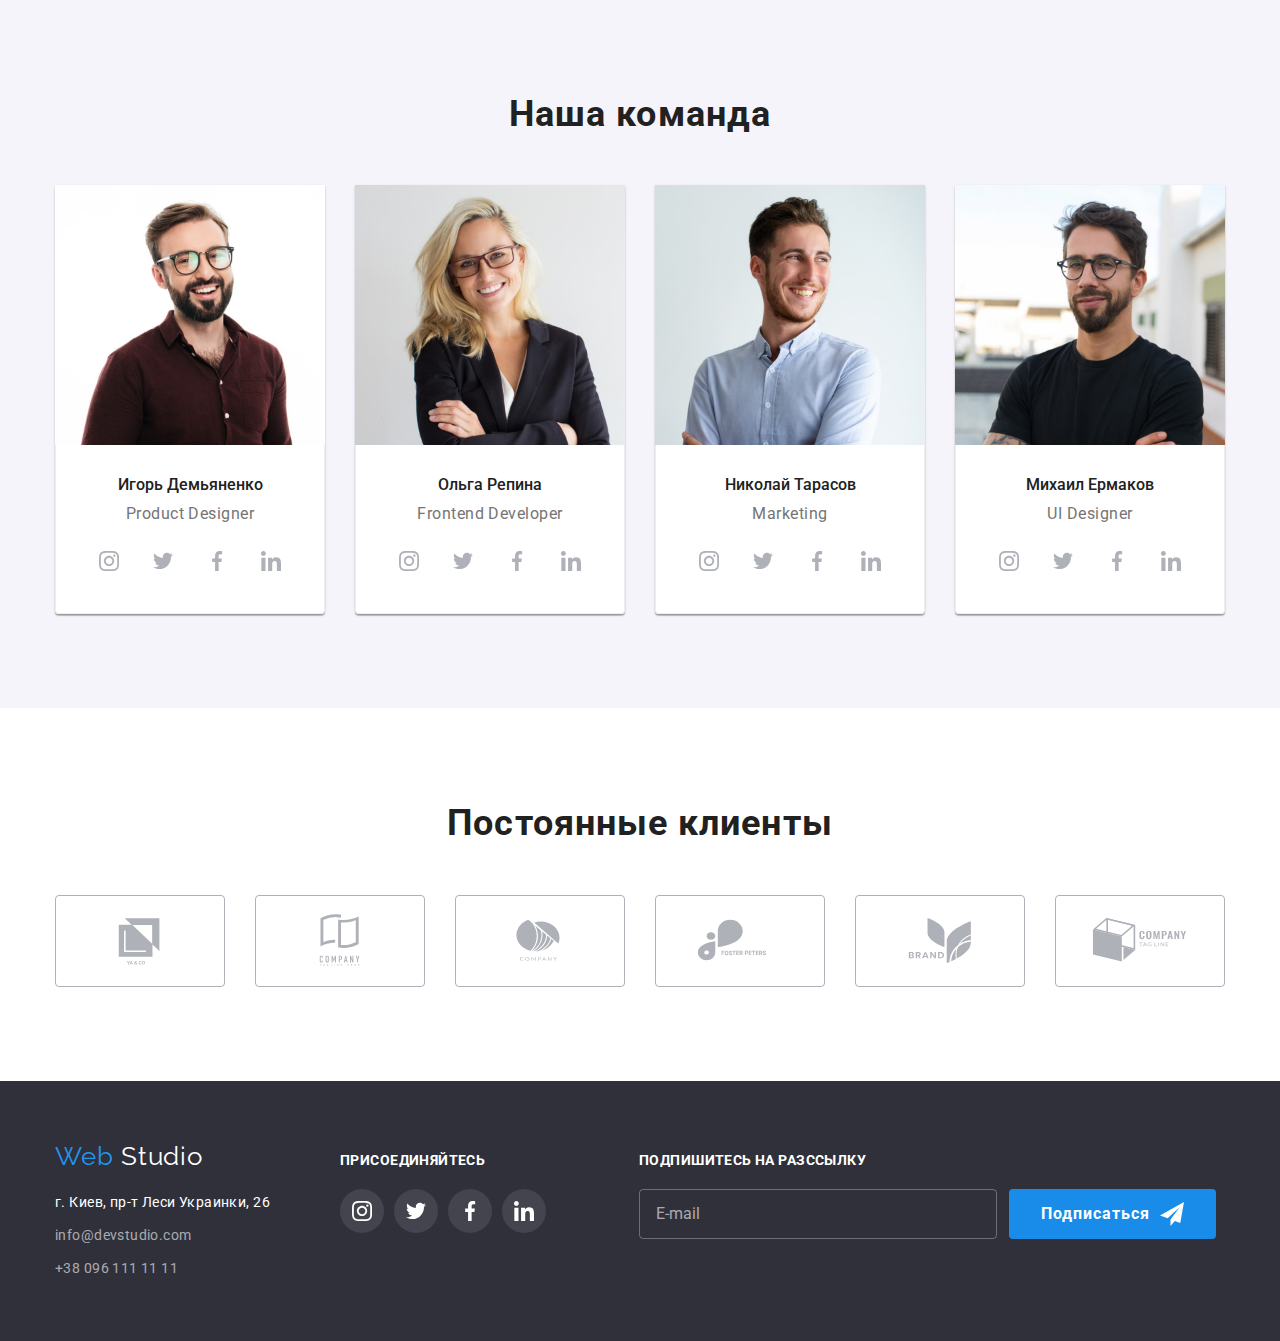
==== commit 5694482b: "Закончен чекбокс" ====
--- a/index.html
+++ b/index.html
@@ -375,11 +375,26 @@
                             </svg>
                             </div>
                         </div>
-                        <div class="modal-form-field">
+                        <div class="modal-form-comment">
                             <label for="modal-comment">Коментарий</label>
                             <textarea name="modal-comment" id="modal-comment" class="modal-comment-input" placeholder="Введите текст"></textarea>
                         </div>
-                        
+                            <div class="modal-form-comment">
+                                <input 
+                                    type="checkbox" 
+                                    name="licence" 
+                                    id="licence" 
+                                    class="licence-input visually-hidden">
+                                <label for="licence" class="licence-text">
+                                    <span>
+                                        <svg class="licence-icon" width="16" height="15">
+                                            <use href="./images/icon.svg#icon-chek"></use>
+                                        </svg>
+                                    </span>
+                                    Соглашаюсь с рассылкой и принимаю 
+                                    <a href="#" class="licence-link">Условия договора</a>
+                                </label>
+                            </div>
                         
                         <button type="submit" class="modal-btn">Отправить</button>
                     </form>
--- a/css/main.css
+++ b/css/main.css
@@ -274,9 +274,9 @@
     transition: background-color 250ms linear;
 
 }
-.button-hero:hover{
+.button-hero:hover,
+.button-hero:focus{
     background-color: #0f5996;
-
 }
 
 /* SECTION-FEATURES*/
@@ -359,8 +359,6 @@
 .work-list .example +.example{
     margin-left: 30px;
 }
-
-
 .example{
     position: relative;
 }
@@ -377,19 +375,12 @@
     padding: 27px 82px; 
 
 }
-
 .work-list-text{
     position: absolute;
     bottom: 0;  
     background-color: rgba(47, 48, 58, 0.8);
     width: 370px;
-   
-    
-}
-
-
-
-
+}
 
 
 /* TEAM-SECTION */
@@ -522,7 +513,6 @@
     transition: background-color 250ms cubic-bezier(0.4, 0, 0.2, 1), fill 250ms cubic-bezier(0.4, 0, 0.2, 1);
 }
 
-
 .social-icon-footer{
     width: 20px;
     height: 20px;
@@ -635,7 +625,6 @@
     flex-wrap: wrap;
     margin-left:calc(-1* var(--card-set-gap));
     margin-top: calc(-1* var(--card-set-gap));
-   
 
 }
 
@@ -713,7 +702,6 @@
     width: 100%;
     height: 100%;
     background-color: rgba(0, 0, 0, 0.2);
-
     opacity: 1;
     transition: opacity 250ms cubic-bezier(0.4, 0, 0.2, 1) ;
     
@@ -732,6 +720,7 @@
     height: 581px;
     background-color: #fff;
     border-radius: 4px;
+    padding: 40px;
     transform:translate(-50%, -50%) scale(1);
     transition: transforn 250ms cubic-bezier(0.4, 0, 0.2, 1);
     
@@ -751,14 +740,230 @@
     background: #FFFFFF;
     border: 1px solid rgba(0, 0, 0, 0.1);
     border-radius: 50%;
-
-    align-items: center;
-    justify-content: center;
-    display: flex;
-}
+    align-items: center;
+    justify-content: center;
+    display: flex;
+
+}
+
 .close-svg{
+    fill: rgba(0, 0, 0, 1);
     width: 18px;
     height: 18px;
-
-}
-
+}
+.close-svg:hover,
+.close-svg:focus{
+    fill: var(--akcent-color);
+}
+
+textarea{
+    resize: none;
+}
+.modal-title{
+    display: block;
+    font-weight: 700;
+    font-size: 20px;
+    line-height: 1.15;
+    text-align: center;
+    letter-spacing: 0.03em;
+    color:var(--title-text-color);
+    margin-bottom: 12px;
+
+}
+.modal-form-field{
+    margin-bottom: 10px;
+}
+.modal-form-comment{
+    margin-bottom: 17px;
+}
+.form-input-text{
+    
+    display: block;
+    font-size: 12px;
+    line-height: 14px;
+    letter-spacing: 0.01em;
+    color:var(--text-color);
+    margin-bottom: 4px;
+
+
+}
+.modal-input{
+    width: 100%;
+    height: 40px;
+    border:  1px solid rgba(33, 33, 33, 0.2);
+    border-radius: 4px;
+    padding: 11px 42px;
+    background-color: transparent;
+    outline: none;
+    transition: border-color 250ms cubic-bezier(0.4, 0, 0.2, 1);
+
+}
+.modal-comment-input{
+    width: 100%;
+    height: 120px;
+    padding: 12px 16px;
+    border:  1px solid rgba(33, 33, 33, 0.2);
+    border-radius: 4px;
+    outline: none;
+
+} 
+.modal-comment-input::placeholder{
+    font-weight: 400;
+    font-size: 12px;
+    line-height: 1.17;
+    letter-spacing: 0.01em;
+    color: rgba(117, 117, 117, 0.5);
+
+}
+.modal-comment-input:focus{
+    border-color:var(--akcent-color)
+
+}
+.input-icon{
+    position: relative;
+}
+.modal-input:focus{
+    border-color: var(--akcent-color);
+}
+.modal-input:focus + .input-svg{
+    fill: var(--akcent-color);
+}
+.input-svg{
+    position: absolute;
+    top: 50%;
+    transform: translateY(-50%);
+    left: 12px;
+    fill: #212121;
+    transition: fill 250ms cubic-bezier(0.4, 0, 0.2, 1);
+
+}
+.modal-btn{
+    display: block;
+    min-width: 200px;
+    padding: 10px 32px;
+    text-align: center;
+    border-radius: 4px;
+    border-style: none;
+    background-color: var(--akcen-color-button);
+    color: var(--primeri-white-color);
+    font-weight: 700;
+    font-size: 16px;
+    line-height: 1.88;
+    letter-spacing: 0.06em;
+    font-family: inherit;
+    cursor: pointer;
+    transition: background-color 250ms linear;
+    margin-left: auto;
+    margin-right: auto;
+    
+}
+.modal-btn:hover,
+.modal-btn:focus{
+    background-color: #0f5996;
+}
+/* checkbox */
+
+
+.licence-input:checked + .licence-text span{
+    background-color: var(--akcent-color);
+    border: none;
+}
+
+.licence-text{
+    display: flex;
+    font-size: 14px;
+    line-height: 1.71;
+    letter-spacing: 0.03em;
+    color: var(--text-color);
+    justify-content: center;
+    align-items: center;
+}
+.licence-text span{
+    width: 16px;
+    height: 15px;
+    border: 2px solid var(--title-text-color);
+    border-radius: 2px;
+    margin-right: 5px;
+    display: flex;
+    align-items: center;
+    justify-content: center;
+    transition: transform 250ms cubic-bezier(0.4, 0, 0.2, 1);
+
+}
+.licence-link{
+    color: var(--akcent-color);
+}
+.licence-icon{
+    fill: var(--primeri-white-color);
+
+}
+
+
+
+
+
+
+/* Подпишитесь на разссылку */
+.subscribe{
+    
+    width: 570px;
+    height: 86px;
+    padding-top: 12px;
+    margin-left: 93px;
+
+}
+.subscribe-list{
+    display: flex;
+}
+.subscribe-title{
+    font-weight: 700;
+    font-size: 14px;
+    line-height: 1.14;
+    letter-spacing: 0.03em;
+    text-transform: uppercase;
+    color: var(--primeri-white-color);
+    margin-bottom: 20px;
+
+}
+.subscribe-input{
+    width: 358px;
+    height: 50px;
+    border: 1px solid rgba(255, 255, 255, 0.3);
+    background: transparent;
+    border-radius: 4px;
+    font-size: 16px;
+    line-height: 1.25;
+    padding: 15px 16px;
+    color: var(--primeri-white-color);
+    
+}
+.subscribe-input::placeholder{
+    color: rgba(255, 255, 255, 0.6);
+
+}
+
+.subscribe-btn{
+    display: flex;
+    padding: 10px 32px;
+    justify-content: center;
+    border-radius: 4px;
+    border-style: none;
+    background-color: var(--akcen-color-button);
+    color: var(--primeri-white-color);
+    font-weight: 700;
+    font-size: 16px;
+    line-height: 1.88;
+    letter-spacing: 0.06em;
+    align-items: center;
+    margin-left: 12px;
+    transition: background-color 250ms linear;
+}
+.subscribe-btn:hover,
+.subscribe-btn:focus{
+    background-color: #0f5996;
+
+}
+.modal-icon{ 
+    margin-left: 10px;
+    fill: var(--primeri-white-color);
+}
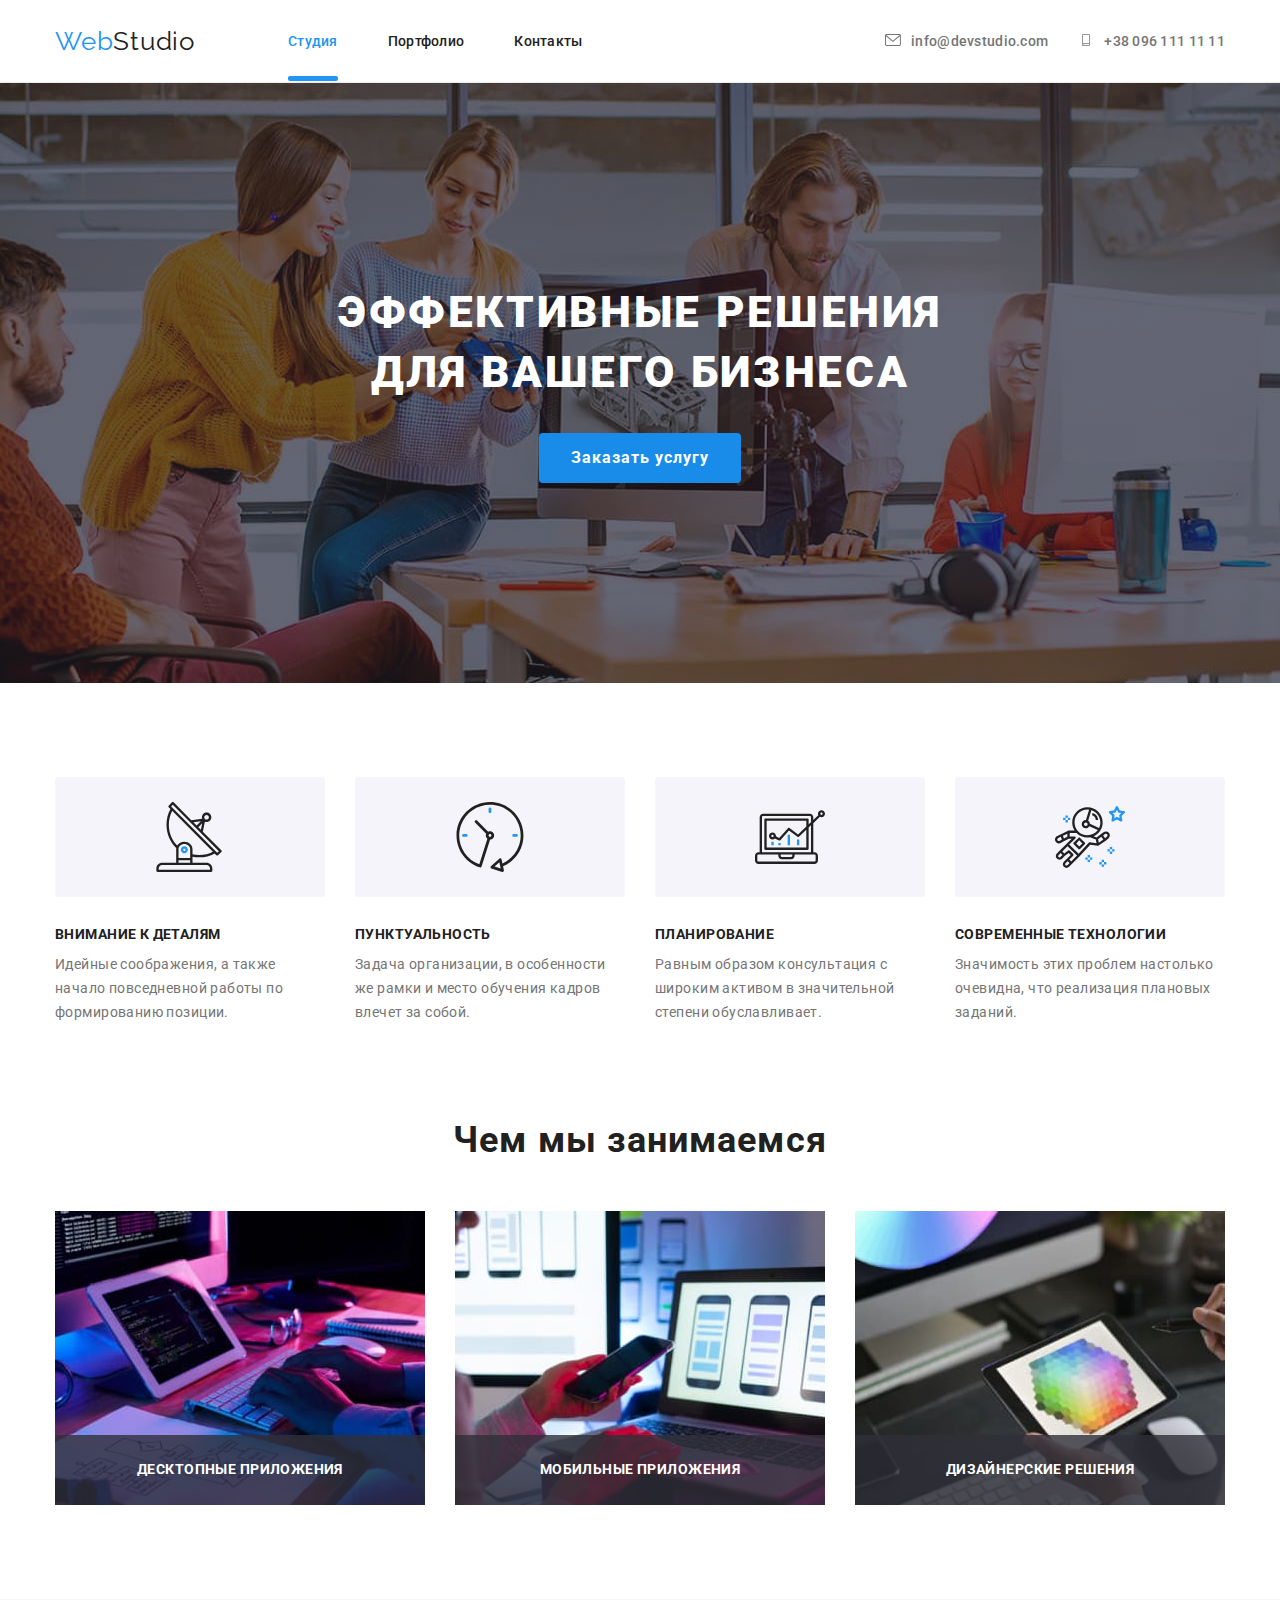
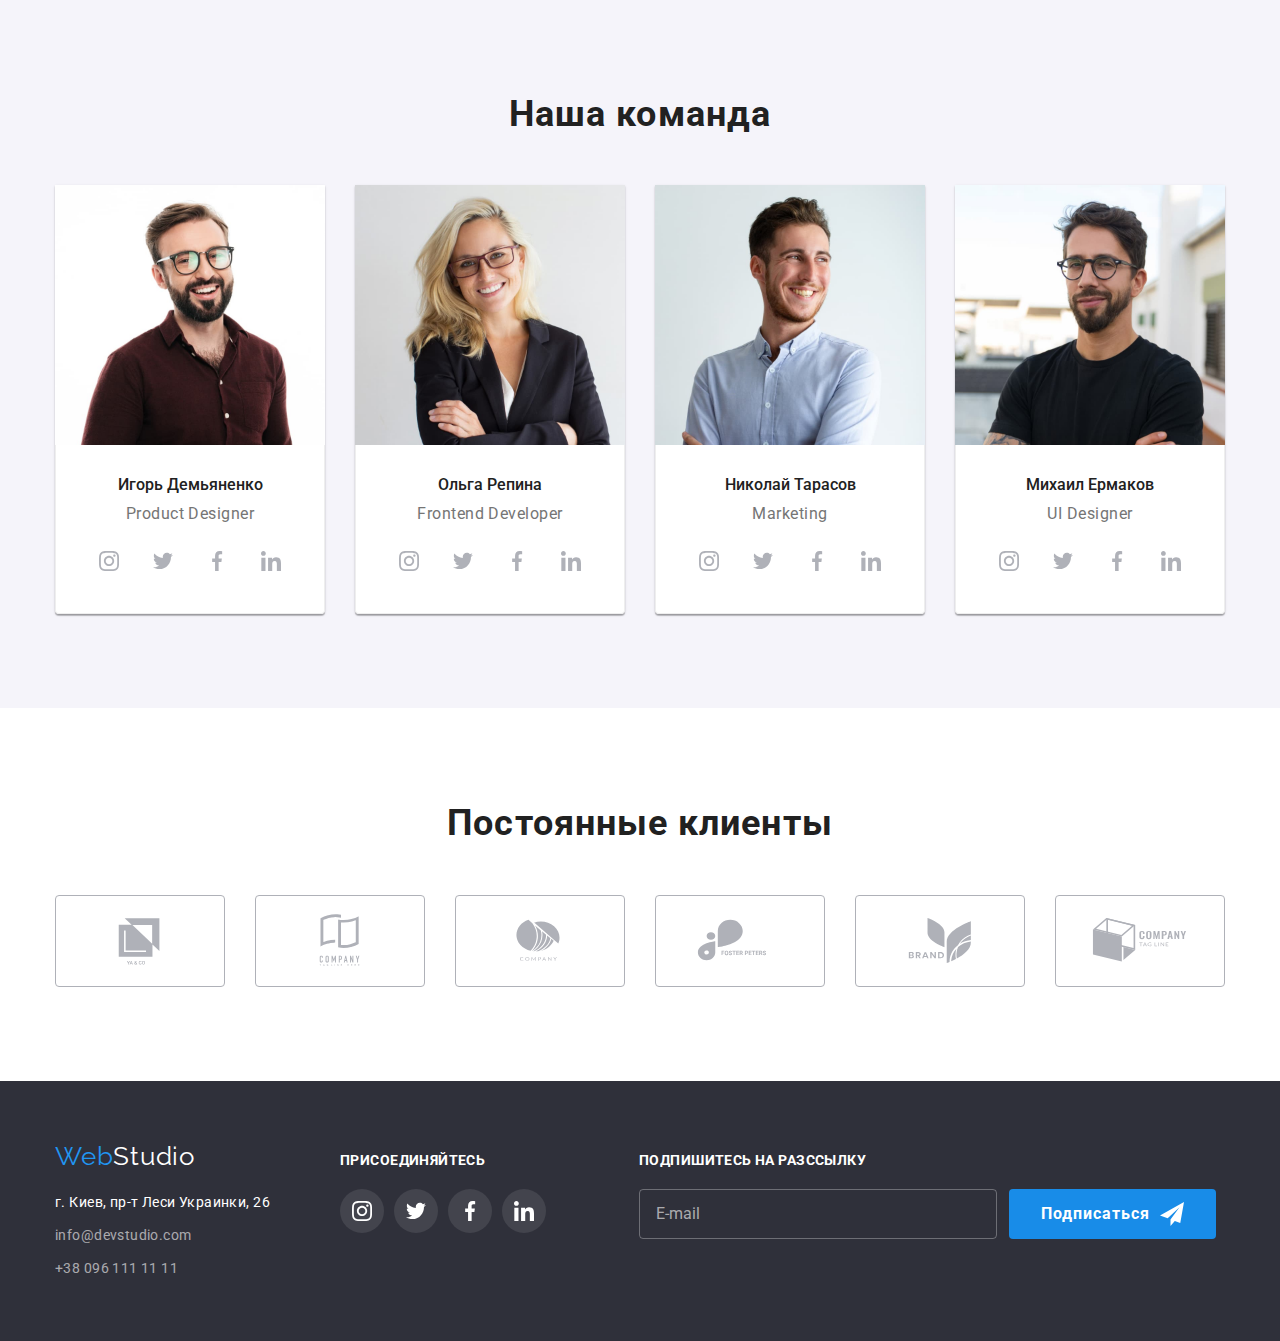
==== commit c89c1667: "Выравнивает футер" ====
--- a/index.html
+++ b/index.html
@@ -289,7 +289,7 @@
     <footer class="footer-section">
         <div class="container footer">
             <div>
-                <a href="./index.html" class="logo">Web <span class="logo-white">Studio</span></a>      
+                <a href="./index.html" class="logo">Web<span class="logo-white">Studio</span></a>      
                 <address class="adres-section">   
                             <p class="adres-place">г. Киев, пр-т Леси Украинки, 26</p>       
                             <a href="mailto:info@devstudio.com" class="footer-link">info@devstudio.com</a>
@@ -341,61 +341,71 @@
     <!-- модальное окно -->
         <div class="backdrop is-hidden" data-modal>
             <div class="modal">
-                <button class="btn-close"  data-modal-close>
-                    <svg class="close-svg">
+                <button type="button" class="btn-close" data-modal-close>
+                    <svg class="btn-svg" width="18" height="18">
                         <use href="./images/icon.svg#icon-close-black-1"></use>
                     </svg>
                 </button>
                 <b class="modal-title">Оставьте свои данные, мы вам перезвоним</b>
                     <form action="#" class="modal-form">
                         <div class="modal-form-field">
-                            <label for="name" class="form-input-text">Имя</label>
+                            <label  class="form-input-text">Имя</label>
                             <div class="input-icon">
-                                <input class="modal-input"  type="text" name="name" id="name" required>
+                                <input class="modal-input"  type="text" name="name"  required>
                             <svg class="input-svg" width="18" height="18">
                                 <use href="./images/icon.svg#icon-person-black"></use>
                             </svg>
                             </div>
                         </div>
                         <div class="modal-form-field">
-                            <label for="tel" class="form-input-text">Телефон</label>
+                            <label  class="form-input-text">Телефон</label>
                             <div class="input-icon">
-                                <input class="modal-input"  type="tel" name="tel" id="tel" required>
+                                <input class="modal-input"  type="tel" name="tel"  required>
                             <svg class="input-svg" width="18" height="18">
                                 <use href="./images/icon.svg#icon-phone-black"></use>
                             </svg>
                             </div>
                         </div>
                         <div class="modal-form-field">
-                            <label for="mail" class="form-input-text">Почта</label>
+                            <label class="form-input-text">Почта</label>
                             <div class="input-icon">
-                                <input class="modal-input"  type="email"  id="mail">
+                                <input class="modal-input"  type="email" name="mail">
                             <svg class="input-svg" width="18" height="18">
                                 <use href="./images/icon.svg#icon-email-black"></use>
                             </svg>
                             </div>
                         </div>
                         <div class="modal-form-comment">
-                            <label for="modal-comment">Коментарий</label>
+                            <label for="modal-comment" class="modal-comment-text">Коментарий</label>
                             <textarea name="modal-comment" id="modal-comment" class="modal-comment-input" placeholder="Введите текст"></textarea>
                         </div>
-                            <div class="modal-form-comment">
-                                <input 
-                                    type="checkbox" 
-                                    name="licence" 
-                                    id="licence" 
-                                    class="licence-input visually-hidden">
-                                <label for="licence" class="licence-text">
-                                    <span>
-                                        <svg class="licence-icon" width="16" height="15">
-                                            <use href="./images/icon.svg#icon-chek"></use>
-                                        </svg>
-                                    </span>
-                                    Соглашаюсь с рассылкой и принимаю 
-                                    <a href="#" class="licence-link">Условия договора</a>
+
+<!-- checkbox -->
+                            <div class="modal-form-field">
+                                <label class="licence"  name="licence">
+                                    <input type="checkbox" name="licence" class="licence-input visually-hidden">
+                                    <span class="licence-input-span"><svg class="licence-icon" width="16" height="15">
+                                        <use href="./images/icon.svg#icon-chek"></use>
+                                    </svg></span>
+                                    <p class="licence-text">Соглашаюсь с рассылкой и принимаю <a href="#" class="licence-link">Условия договора</a></p>
                                 </label>
                             </div>
                         
+
+
+
+
+
+
+
+
+
+
+
+
+
+
+
                         <button type="submit" class="modal-btn">Отправить</button>
                     </form>
             </div>
--- a/css/main.css
+++ b/css/main.css
@@ -182,6 +182,7 @@
 /* adres-section */
 .footer{
     display: flex;
+    align-items: baseline;
 
 }
 .adres-section{
@@ -209,11 +210,9 @@
 .footer-section{
     padding-top: 60px;
     padding-bottom: 60px;
-    margin-left: auto;
-    margin-right: auto;
     background-color: #2F303A;
-    
-}
+}
+
 
 
 
@@ -488,7 +487,6 @@
 
 /*  SOCIAL-LINK-FOOTER */
 .social-connect{
-    padding-top: 12px;
     margin-left: 70px;
 }
 .social-title-footer{
@@ -730,31 +728,25 @@
     transform:translate(-50%, -50%) scale(0.9);
 
 }
-
 .btn-close{
-    position: absolute;
-    right: 8px;
-    top: 8px;
-    width: 30px;
-    height: 30px;
-    background: #FFFFFF;
-    border: 1px solid rgba(0, 0, 0, 0.1);
-    border-radius: 50%;
-    align-items: center;
-    justify-content: center;
-    display: flex;
-
-}
-
-.close-svg{
-    fill: rgba(0, 0, 0, 1);
-    width: 18px;
-    height: 18px;
-}
-.close-svg:hover,
-.close-svg:focus{
+position: absolute;
+right: 8px;
+top: 8px;
+width: 30px;
+height: 30px;
+background-color: transparent;
+border: 1px solid rgba(0, 0, 0, 0.1);
+border-radius: 50%;
+display: flex;
+justify-content: center;
+align-items: center;
+fill: var(--title-text-color);
+cursor: pointer;
+}
+.btn-close:focus,
+.btn-close:hover{
     fill: var(--akcent-color);
-}
+} 
 
 textarea{
     resize: none;
@@ -798,6 +790,13 @@
     transition: border-color 250ms cubic-bezier(0.4, 0, 0.2, 1);
 
 }
+.modal-comment-text{
+    font-size: 12px;
+    line-height: 1.17;
+    letter-spacing: 0.01em;
+    color: var(--text-color);
+}
+
 .modal-comment-input{
     width: 100%;
     height: 120px;
@@ -861,54 +860,51 @@
 .modal-btn:focus{
     background-color: #0f5996;
 }
-/* checkbox */
-
-
-.licence-input:checked + .licence-text span{
+
+
+/* -------------checkbox----------- */
+
+
+.licence{
+    display: flex;
+    justify-content: center;
+    align-items: center;
+
+}
+.licence-text{
+    font-size: 14px;
+    line-height: 1.71;
+    letter-spacing: 0.03em;
+    color: var(--text-color);
+
+}
+.licence-link{
+    color: var(--akcent-color);
+    text-decoration: underline;
+}
+.licence-icon{
+    fill: var(--primeri-white-color);
+}
+.licence-input-span{
+    width: 16px;
+    height: 15px;   
+    border: 2px solid var(--title-text-color);
+    border-radius: 2px;
+    margin-right: 7px;
+    display: flex;
+    justify-content: center;
+    align-items: center;
+}
+.licence-input:checked + .licence-input-span{
     background-color: var(--akcent-color);
     border: none;
 }
 
-.licence-text{
-    display: flex;
-    font-size: 14px;
-    line-height: 1.71;
-    letter-spacing: 0.03em;
-    color: var(--text-color);
-    justify-content: center;
-    align-items: center;
-}
-.licence-text span{
-    width: 16px;
-    height: 15px;
-    border: 2px solid var(--title-text-color);
-    border-radius: 2px;
-    margin-right: 5px;
-    display: flex;
-    align-items: center;
-    justify-content: center;
-    transition: transform 250ms cubic-bezier(0.4, 0, 0.2, 1);
-
-}
-.licence-link{
-    color: var(--akcent-color);
-}
-.licence-icon{
-    fill: var(--primeri-white-color);
-
-}
-
-
-
-
-
-
 /* Подпишитесь на разссылку */
 .subscribe{
     
     width: 570px;
     height: 86px;
-    padding-top: 12px;
     margin-left: 93px;
 
 }
